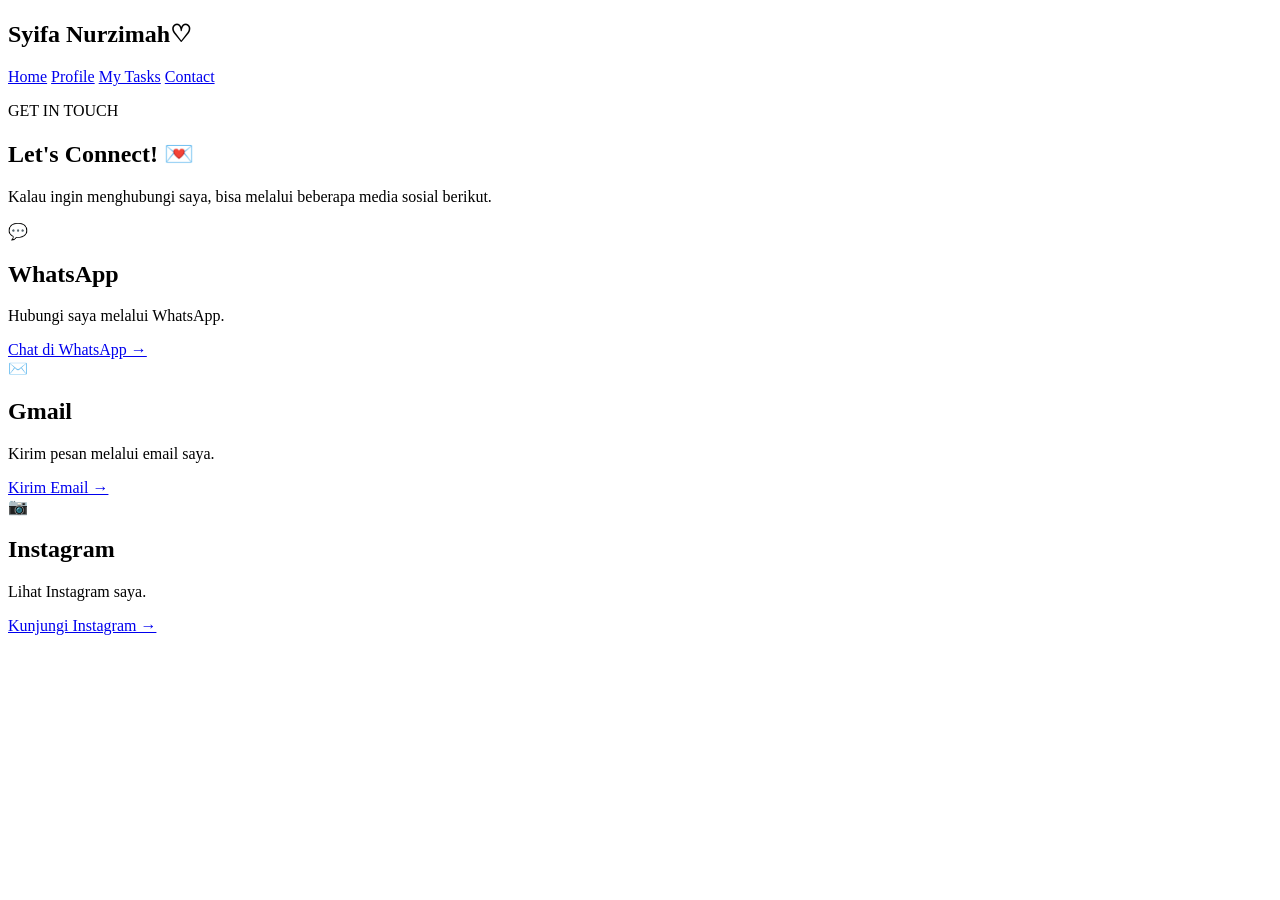
==== contact.html @ 34a4c658 "Add files via upload" ====
<!DOCTYPE html>
<html lang="id">

<head>
    <meta charset="UTF-8">
    <meta name="viewport" content="width=device-width, initial-scale=1.0">

    <title>Contact - Syifa</title>

    <link rel="stylesheet" href="css/style.css">
</head>

<body>

    <nav>
        <h2>Syifa Nurzimah♡</h2>

        <div>
            <a href="index.html">Home</a>
            <a href="profile.html">Profile</a>
            <a href="tasks.html">My Tasks</a>
            <a href="contact.html">Contact</a>
        </div>
    </nav>


    <section class="contact-page">

        <p class="section-title">GET IN TOUCH</p>

        <h1>Let's Connect! 💌</h1>

        <p class="contact-intro">
            Kalau ingin menghubungi saya, bisa melalui beberapa
            media sosial berikut.
        </p>


        <div class="contact-list">

            <div class="contact-card">
                <div class="contact-icon">💬</div>

                <h2>WhatsApp</h2>

                <p>Hubungi saya melalui WhatsApp.</p>

                <a href="https://wa.me/6283141883319">Chat di WhatsApp →</a>
            </div>


            <div class="contact-card">
                <div class="contact-icon">✉️</div>

                <h2>Gmail</h2>

                <p>Kirim pesan melalui email saya.</p>

                <a href="mailto:syifanurzimah@gmail.com">Kirim Email →</a>
            </div>


            <div class="contact-card">
                <div class="contact-icon">📷</div>

                <h2>Instagram</h2>

                <p>Lihat Instagram saya.</p>

                <a href="https://www.instagram.com/syfnzmh/">Kunjungi Instagram →</a>
            </div>

        </div>

    </section>

</body>

</html>
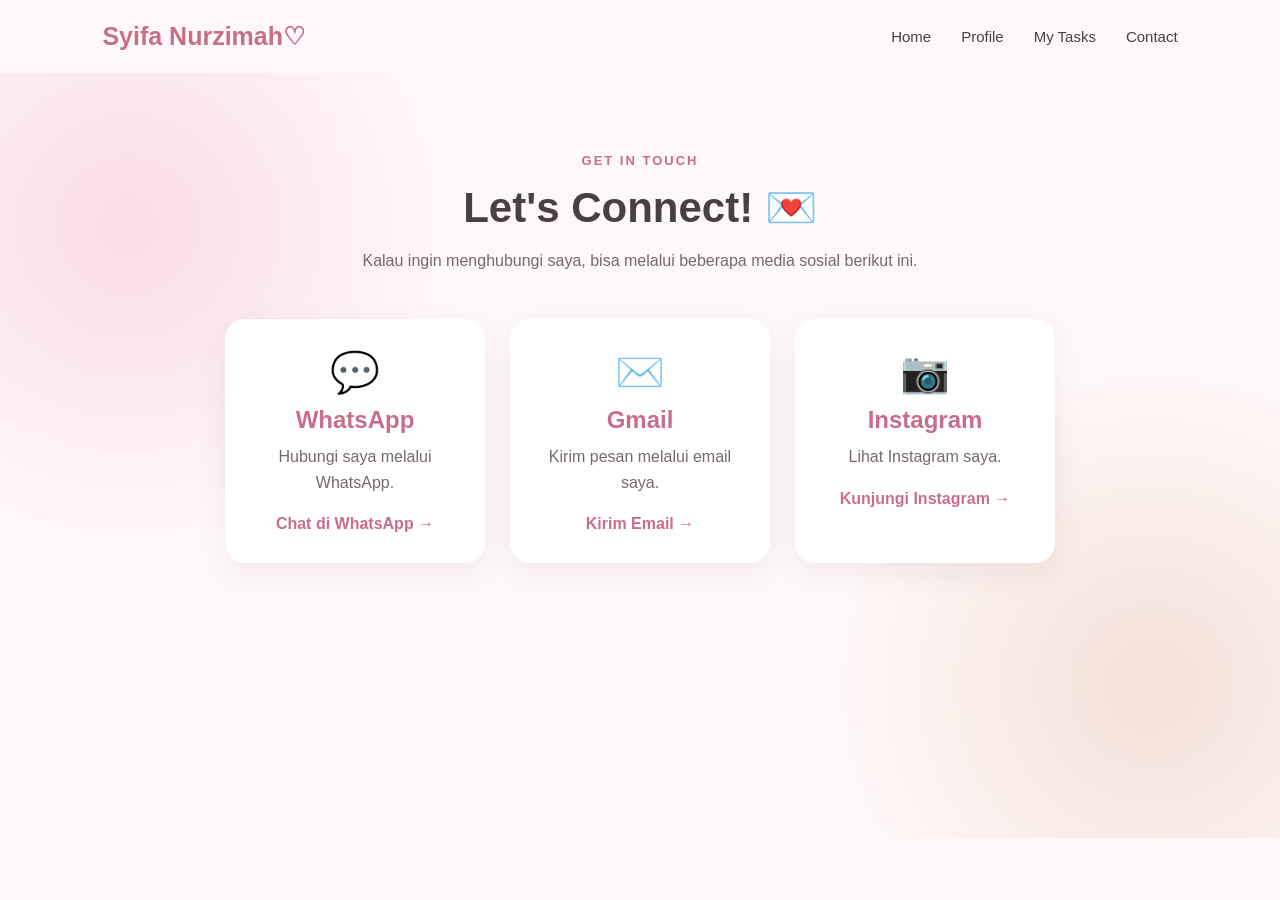
==== commit 090101df: "Revise contact.html content and structure Updated the contact page content and formatting." ====
--- a/contact.html
+++ b/contact.html
@@ -32,7 +32,7 @@
 
         <p class="contact-intro">
             Kalau ingin menghubungi saya, bisa melalui beberapa
-            media sosial berikut.
+            media sosial berikut ini.
         </p>
 
 
@@ -76,4 +76,4 @@
 
 </body>
 
-</html>+</html>
--- a/css/style.css
+++ b/css/style.css
@@ -0,0 +1,715 @@
+* {
+    margin: 0;
+    padding: 0;
+    box-sizing: border-box;
+}
+
+body {
+    font-family: Arial, sans-serif;
+    background: #fff8f9;
+    color: #4a3f42;
+}
+
+
+/* =========================
+   NAVBAR
+========================= */
+
+nav {
+    width: 100%;
+    padding: 22px 8%;
+
+    display: flex;
+    justify-content: space-between;
+    align-items: center;
+
+    background: #fff8f9;
+}
+
+nav h2 {
+    color: #c76f88;
+    font-size: 25px;
+}
+
+nav div {
+    display: flex;
+    gap: 30px;
+}
+
+nav a {
+    text-decoration: none;
+    color: #4a3f42;
+    font-size: 15px;
+    transition: 0.3s;
+}
+
+nav a:hover {
+    color: #c76f88;
+}
+
+
+/* =========================
+   HERO
+========================= */
+
+.hero {
+    min-height: 80vh;
+    padding: 70px 8%;
+
+    display: flex;
+    align-items: center;
+    justify-content: space-between;
+
+    gap: 60px;
+
+    background:
+        radial-gradient(circle at 10% 20%, #f9dce4 0%, transparent 25%),
+        radial-gradient(circle at 90% 80%, #f4e0d6 0%, transparent 25%);
+}
+
+.hero-text {
+    max-width: 570px;
+}
+
+.hero-text > p:first-child {
+    color: #c76f88;
+    font-size: 14px;
+    letter-spacing: 2px;
+    font-weight: bold;
+    margin-bottom: 18px;
+}
+
+.hero h1 {
+    font-size: 65px;
+    line-height: 1.05;
+    margin-bottom: 10px;
+}
+
+.hero h1 span {
+    color: #c76f88;
+}
+
+.hero h2 {
+    font-size: 28px;
+    margin-bottom: 20px;
+}
+
+.hero-text > p:last-of-type {
+    font-size: 17px;
+    line-height: 1.8;
+    margin-bottom: 30px;
+}
+
+
+/* =========================
+   BUTTON
+========================= */
+
+button {
+    border: none;
+    padding: 14px 25px;
+
+    background: #c76f88;
+    color: white;
+
+    border-radius: 10px;
+
+    font-size: 15px;
+    cursor: pointer;
+
+    box-shadow: 0 8px 20px rgba(199, 111, 136, 0.25);
+
+    transition: 0.3s;
+}
+
+button:hover {
+    transform: translateY(-3px);
+}
+
+.task-button {
+    display: inline-block;
+    text-decoration: none;
+
+    border: none;
+    padding: 14px 25px;
+
+    background: #c76f88;
+    color: white;
+
+    border-radius: 10px;
+
+    font-size: 15px;
+    cursor: pointer;
+
+    box-shadow: 0 8px 20px rgba(199, 111, 136, 0.25);
+
+    transition: 0.3s;
+}
+
+.task-button:hover {
+    transform: translateY(-3px);
+    color: white;
+}
+
+/* =========================
+   PHOTO
+========================= */
+
+.photo-box {
+    width: 330px;
+    height: 400px;
+
+    background: #f2d9df;
+
+    border: 10px solid white;
+
+    border-radius: 25px;
+
+    display: flex;
+    justify-content: center;
+    align-items: center;
+
+    box-shadow: 0 20px 40px rgba(80, 50, 60, 0.15);
+
+    transform: rotate(3deg);
+
+    position: relative;
+}
+
+.photo-box p {
+    color: #a96b7c;
+    font-size: 18px;
+}
+
+.photo-box img {
+    width: 100%;
+    height: 100%;
+    object-fit: cover;
+    border-radius: 15px;
+    display: block;
+}
+
+
+/* dekorasi */
+
+.photo-box::before {
+    content: "✦";
+    position: absolute;
+
+    top: -35px;
+    right: -30px;
+
+    font-size: 40px;
+    color: #c76f88;
+}
+
+.photo-box::after {
+    content: "♡";
+    position: absolute;
+
+    bottom: -30px;
+    left: -30px;
+
+    font-size: 40px;
+    color: #c76f88;
+}
+
+
+/* =========================
+   ABOUT
+========================= */
+
+.about {
+    padding: 90px 8%;
+    text-align: center;
+    background: white;
+}
+
+.about > p {
+    color: #c76f88;
+    letter-spacing: 2px;
+    font-size: 13px;
+    font-weight: bold;
+}
+
+.about h2 {
+    font-size: 32px;
+    margin: 15px 0 45px;
+}
+
+.cards {
+    display: flex;
+    justify-content: center;
+    gap: 25px;
+    flex-wrap: wrap;
+}
+
+.card {
+    width: 280px;
+
+    padding: 30px 25px;
+
+    background: #fff8f9;
+
+    border-radius: 20px;
+
+    box-shadow: 0 10px 30px rgba(80, 50, 60, 0.08);
+
+    transition: 0.3s;
+}
+
+.card:hover {
+    transform: translateY(-8px);
+}
+
+.card h3 {
+    margin-bottom: 12px;
+    color: #c76f88;
+}
+
+.card p {
+    line-height: 1.6;
+    color: #75696c;
+}
+
+
+/* =========================
+   RESPONSIVE
+========================= */
+
+@media (max-width: 768px) {
+
+    nav {
+        flex-direction: column;
+        gap: 20px;
+    }
+
+    nav div {
+        gap: 15px;
+    }
+
+    .hero {
+        flex-direction: column;
+        text-align: center;
+        padding-top: 50px;
+    }
+
+    .hero h1 {
+        font-size: 48px;
+    }
+
+    .hero h2 {
+        font-size: 24px;
+    }
+
+    .photo-box {
+        width: 270px;
+        height: 330px;
+    }
+}
+
+
+/* =========================
+   TASKS PAGE
+========================= */
+
+.tasks-page {
+    min-height: 85vh;
+    padding: 80px 8%;
+    text-align: center;
+
+    background:
+        radial-gradient(circle at 10% 20%, #f9dce4 0%, transparent 25%),
+        radial-gradient(circle at 90% 80%, #f4e0d6 0%, transparent 25%);
+}
+
+.section-title {
+    color: #c76f88;
+    font-size: 13px;
+    font-weight: bold;
+    letter-spacing: 2px;
+}
+
+.tasks-page h1 {
+    font-size: 42px;
+    margin: 15px 0;
+}
+
+.intro {
+    color: #75696c;
+    margin-bottom: 45px;
+}
+
+.task-list {
+    display: flex;
+    justify-content: center;
+    gap: 25px;
+    flex-wrap: wrap;
+}
+
+.task-card {
+    width: 300px;
+    padding: 30px;
+    text-align: left;
+
+    background: white;
+    border-radius: 20px;
+
+    box-shadow: 0 10px 30px rgba(80, 50, 60, 0.08);
+
+    transition: 0.3s;
+}
+
+.task-card:hover {
+    transform: translateY(-8px);
+}
+
+.task-card span {
+    color: #c76f88;
+    font-size: 12px;
+    font-weight: bold;
+    letter-spacing: 1px;
+}
+
+.task-card h2 {
+    margin: 15px 0 12px;
+    font-size: 22px;
+}
+
+.task-card p {
+    color: #75696c;
+    line-height: 1.6;
+    margin-bottom: 20px;
+}
+
+.task-card a {
+    color: #c76f88;
+    text-decoration: none;
+    font-weight: bold;
+}
+
+
+/* =========================
+   PROFILE PAGE
+========================= */
+
+.profile-page {
+    min-height: 85vh;
+    padding: 80px 8%;
+
+    display: flex;
+    align-items: center;
+    justify-content: center;
+
+    gap: 70px;
+
+    background:
+        radial-gradient(circle at 10% 20%, #f9dce4 0%, transparent 25%),
+        radial-gradient(circle at 90% 80%, #f4e0d6 0%, transparent 25%);
+}
+
+.profile-photo {
+    width: 330px;
+    height: 400px;
+
+    background: #f2d9df;
+    padding: 10px;
+
+    border-radius: 25px;
+
+    box-shadow: 0 20px 40px rgba(80, 50, 60, 0.15);
+
+    transform: rotate(-3deg);
+}
+
+.profile-photo img {
+    width: 100%;
+    height: 100%;
+
+    object-fit: cover;
+
+    border-radius: 18px;
+
+    display: block;
+}
+
+.profile-info {
+    max-width: 550px;
+}
+
+.profile-info h1 {
+    font-size: 42px;
+    margin: 15px 0 20px;
+}
+
+.profile-info h1 span {
+    color: #c76f88;
+}
+
+.profile-info > p:not(.section-title) {
+    color: #75696c;
+    line-height: 1.8;
+    margin-bottom: 30px;
+}
+
+.profile-details {
+    display: grid;
+    grid-template-columns: 1fr 1fr;
+    gap: 18px;
+}
+
+.profile-details div {
+    background: white;
+    padding: 20px;
+
+    border-radius: 15px;
+
+    box-shadow: 0 8px 25px rgba(80, 50, 60, 0.06);
+}
+
+.profile-details strong {
+    color: #c76f88;
+    font-size: 14px;
+}
+
+.profile-details p {
+    margin-top: 7px;
+    color: #75696c;
+}
+
+
+/* PROFILE - HP */
+
+@media (max-width: 768px) {
+
+    .profile-page {
+        flex-direction: column;
+        text-align: center;
+    }
+
+    .profile-photo {
+        width: 270px;
+        height: 330px;
+    }
+
+    .profile-details {
+        grid-template-columns: 1fr;
+    }
+}
+
+
+/* =========================
+   CONTACT PAGE
+========================= */
+
+.contact-page {
+    min-height: 85vh;
+    padding: 80px 8%;
+    text-align: center;
+
+    background:
+        radial-gradient(circle at 10% 20%, #f9dce4 0%, transparent 25%),
+        radial-gradient(circle at 90% 80%, #f4e0d6 0%, transparent 25%);
+}
+
+.contact-page h1 {
+    font-size: 42px;
+    margin: 15px 0;
+}
+
+.contact-intro {
+    color: #75696c;
+    line-height: 1.7;
+    margin-bottom: 45px;
+}
+
+.contact-list {
+    display: flex;
+    justify-content: center;
+    gap: 25px;
+    flex-wrap: wrap;
+}
+
+.contact-card {
+    width: 260px;
+    padding: 30px 25px;
+
+    background: white;
+    border-radius: 20px;
+
+    box-shadow: 0 10px 30px rgba(80, 50, 60, 0.08);
+
+    transition: 0.3s;
+}
+
+.contact-card:hover {
+    transform: translateY(-8px);
+}
+
+.contact-icon {
+    font-size: 40px;
+    margin-bottom: 10px;
+}
+
+.contact-card h2 {
+    color: #c76f88;
+    margin: 10px 0;
+}
+
+.contact-card p {
+    color: #75696c;
+    line-height: 1.6;
+    margin-bottom: 20px;
+}
+
+.contact-card a {
+    color: #c76f88;
+    text-decoration: none;
+    font-weight: bold;
+}
+
+.contact-card a:hover {
+    text-decoration: underline;
+}
+
+
+
+/* =========================
+   ARTICLE PAGE
+========================= */
+
+.article-page {
+    min-height: 85vh;
+    padding: 70px 8%;
+
+    background:
+        radial-gradient(circle at 10% 20%, #f9dce4 0%, transparent 25%),
+        radial-gradient(circle at 90% 80%, #f4e0d6 0%, transparent 25%);
+}
+
+
+/* HEADER ARTIKEL */
+
+.article-header {
+    max-width: 850px;
+    margin: 0 auto 40px;
+    text-align: center;
+}
+
+.article-header h1 {
+    font-size: 45px;
+    line-height: 1.2;
+    margin: 15px 0;
+}
+
+.article-meta {
+    color: #75696c;
+    font-size: 14px;
+}
+
+
+/* ISI ARTIKEL */
+
+.article-content {
+    max-width: 850px;
+    margin: 0 auto;
+
+    background: white;
+    padding: 50px 60px;
+
+    border-radius: 25px;
+
+    box-shadow: 0 15px 40px rgba(80, 50, 60, 0.08);
+}
+
+.article-content p {
+    color: #5f5558;
+    font-size: 16px;
+    line-height: 1.9;
+    margin-bottom: 22px;
+}
+
+.article-content h2 {
+    color: #c76f88;
+    font-size: 28px;
+    margin-top: 40px;
+    margin-bottom: 20px;
+}
+
+.article-content h3 {
+    color: #4f4548;
+    font-size: 22px;
+    margin-top: 35px;
+    margin-bottom: 15px;
+}
+
+.article-content strong {
+    color: #c76f88;
+}
+
+
+/* TOMBOL KEMBALI */
+
+.article-footer {
+    margin-top: 45px;
+    padding-top: 25px;
+
+    border-top: 1px solid #f0dfe4;
+}
+
+.article-footer a {
+    color: #c76f88;
+    text-decoration: none;
+    font-weight: bold;
+}
+
+.article-footer a:hover {
+    text-decoration: underline;
+}
+
+
+/* ARTIKEL - HP */
+
+@media (max-width: 768px) {
+
+    .article-page {
+        padding: 50px 5%;
+    }
+
+    .article-header h1 {
+        font-size: 34px;
+    }
+
+    .article-content {
+        padding: 30px 25px;
+    }
+
+    .article-content h2 {
+        font-size: 24px;
+    }
+
+    .article-content h3 {
+        font-size: 20px;
+    }
+}
+
+
+/* =========================
+   ARTICLE IMAGE
+========================= */
+
+.article-image {
+    max-width: 700px;
+    margin: 0 auto 35px;
+    text-align: center;
+}
+
+.article-image img {
+    width: 100%;
+    max-height: 320px;
+    object-fit: cover;
+
+    border-radius: 20px;
+
+    box-shadow: 0 10px 30px rgba(80, 50, 60, 0.10);
+}
